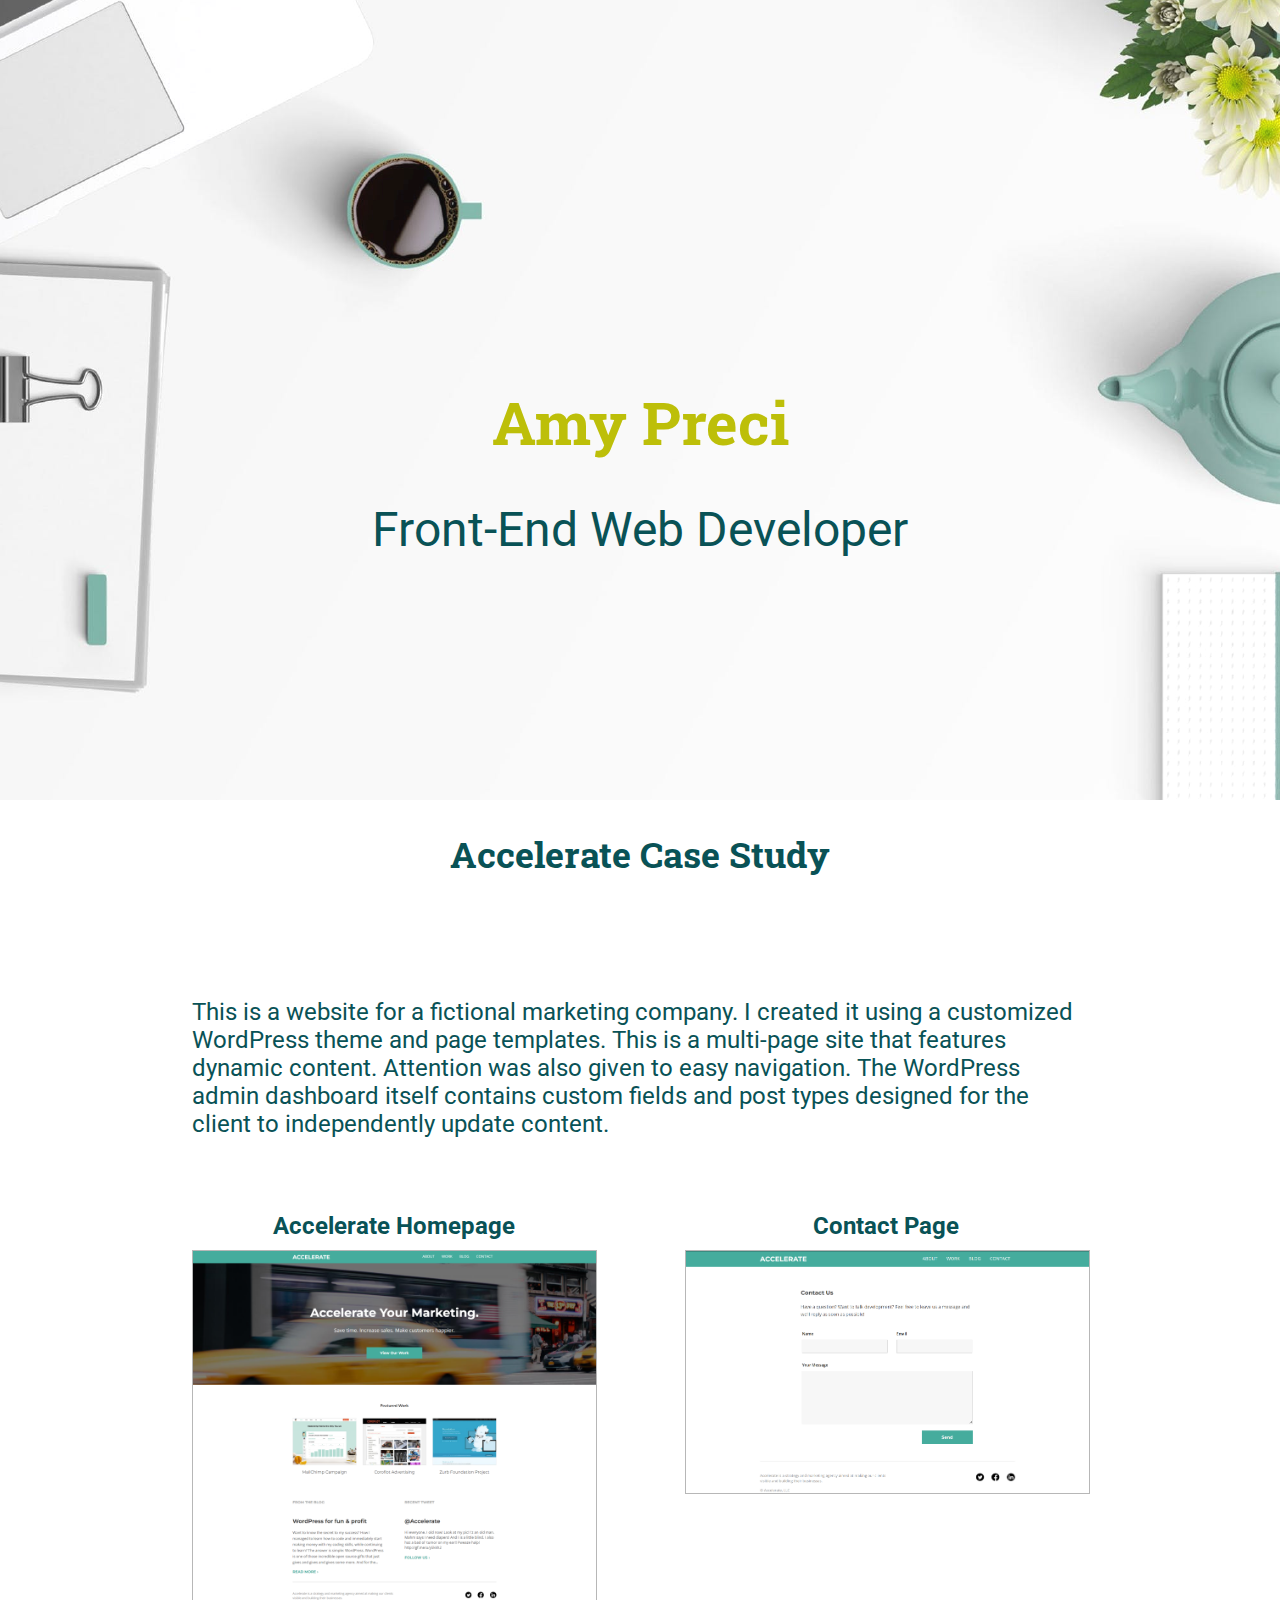
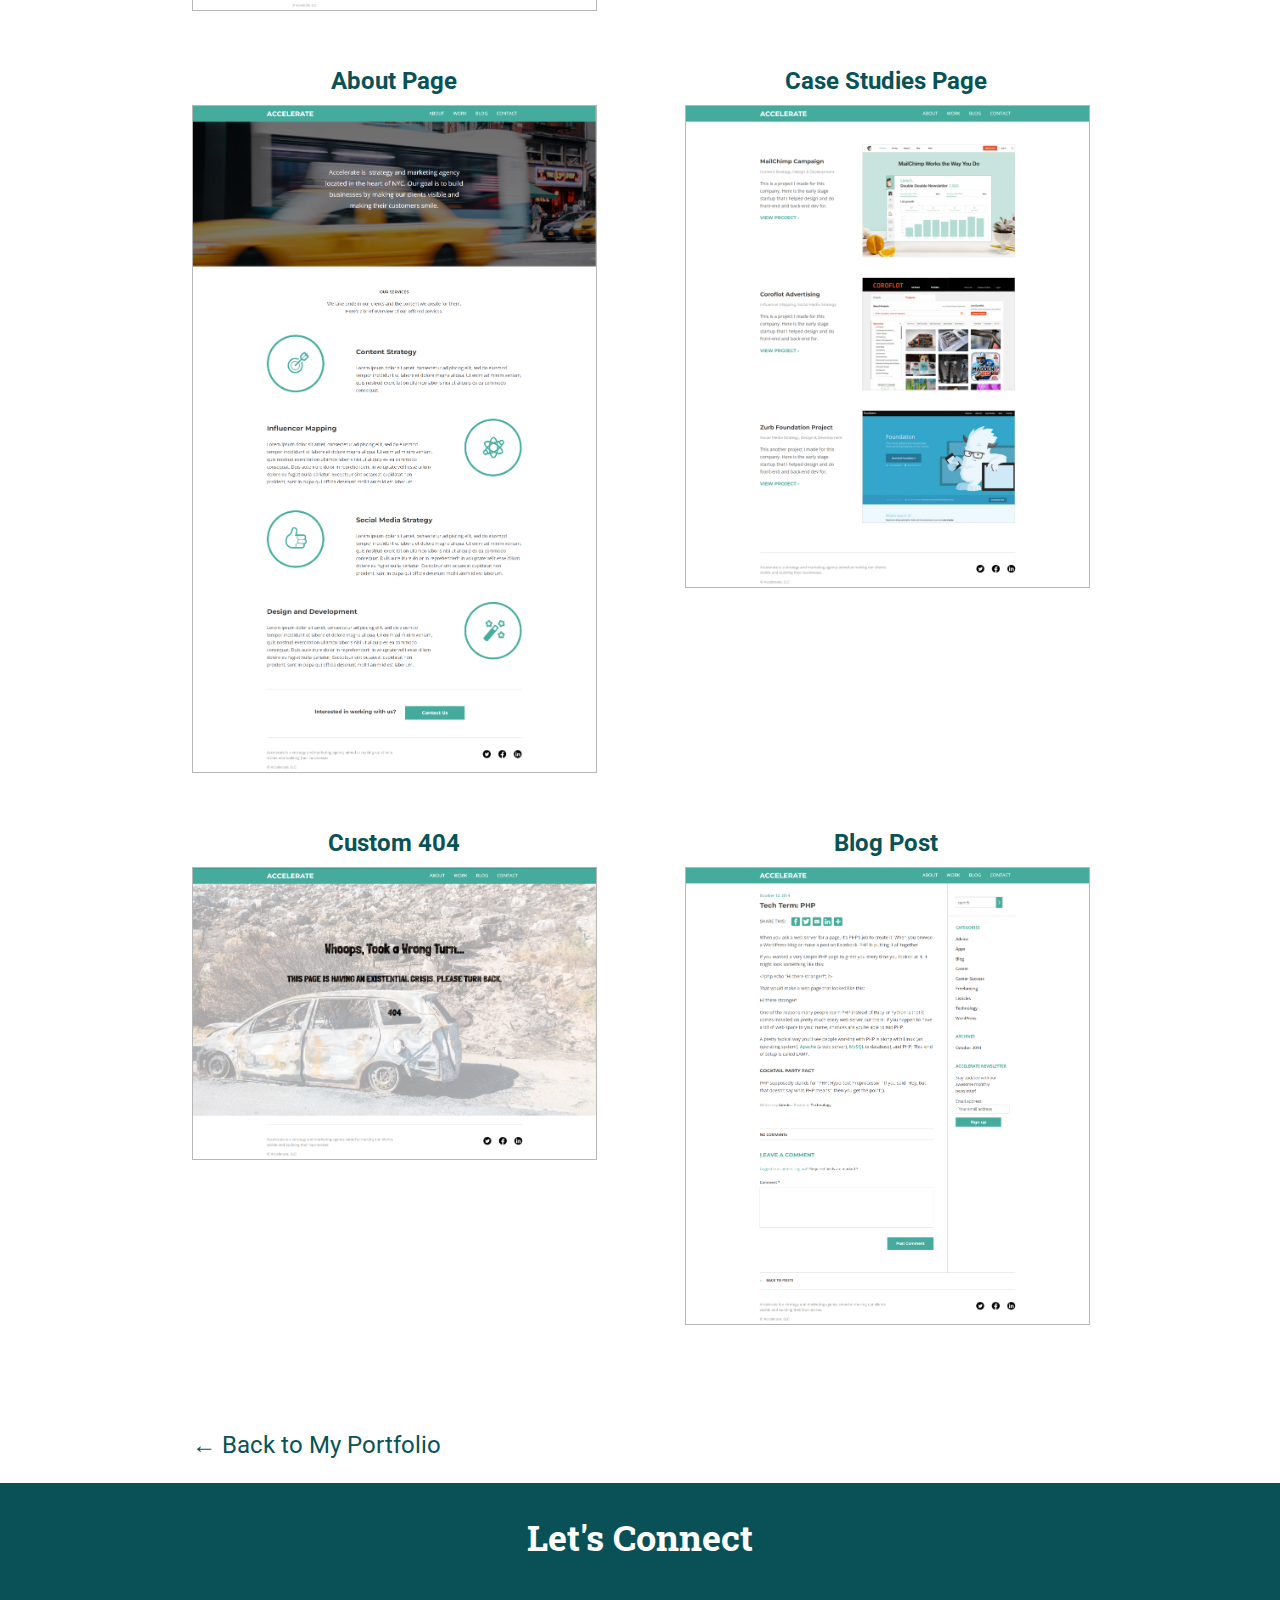
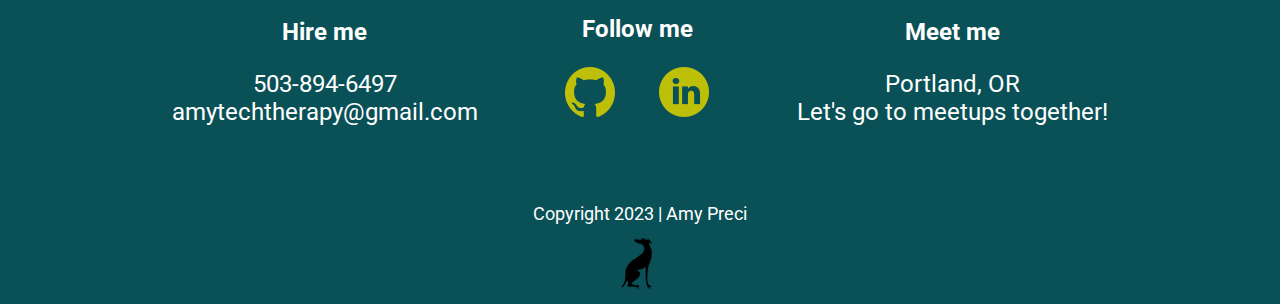
==== accelerate-page.html @ 4ec2cd6b "Added new page, small style changes" ====
<!doctype html>
<html class="no-js" lang="">

<head>
  <meta charset="utf-8">
  <title>Amy Preci | Case Study</title>
  <meta name="description" content="">
  <meta name="viewport" content="width=device-width, initial-scale=1">

  <meta property="og:title" content="">
  <meta property="og:type" content="">
  <meta property="og:url" content="">
  <meta property="og:image" content="">

  <link rel="manifest" href="site.webmanifest">
  <link rel="apple-touch-icon" href="icon.png">
  <!-- Place favicon.ico in the root directory -->

  <link rel="stylesheet" href="css/normalize.css">
  <link rel="stylesheet" href="css/main.css">

  <meta name="theme-color" content="#fafafa">

  <link href="https://fonts.googleapis.com/css2?family=Roboto:wght@400;700&display=swap" rel="stylesheet">
  <link href="https://fonts.googleapis.com/css2?family=Roboto+Slab:wght@700&display=swap" rel="stylesheet">
</head>

<body>

  <!-- Site Content -->
  <div class="container">
    <header>
        <section class="hero-area">
            <div class="content-wrapper">
                <div id="headline">
                    <h1>Amy Preci</h1>
                    <h2>Front-End Web Developer</h2>
                </div>
            </div>
        </section>  
    </header>

    <section class="work">
        <div class="content-wrapper" id="content-cases">
            <h2>Accelerate Case Study</h2>

            <div class="case-study-description">
                <p>This is a website for a fictional marketing company. I created it using a customized WordPress theme and page templates. This is a 
                    multi-page site that features dynamic content. Attention was also given to easy navigation.
                    The WordPress admin dashboard itself contains custom fields and post types designed for the client to independently update content.  
                </p>

            </div>

           
                <div class="case-items">
                    <div class="portfolio-image case-image">
                        <figcaption><span>Accelerate Homepage</span></figcaption>
                        <img src="img/Accelerate-homepage.png" alt="guess the word thumbnail">
                        
                    </div>

                    <div class="portfolio-image case-image">
                        <figcaption><span>Contact Page</span></figcaption>
                        <img src="img/Accelerate-contact.png" alt="guess the word thumbnail">
                        
                    </div>

                    <div class="portfolio-image case-image">
                        <figcaption><span>About Page</span></figcaption>
                        <img src="img/accelerate-about.png" alt="guess the word thumbnail">
                        
                    </div>

                    <div class="portfolio-image case-image">
                        <figcaption><span>Case Studies Page</span></figcaption>
                        <img src="img/accelerate-case-studies.png" alt="guess the word thumbnail">
                        
                    </div>

                    <div class="portfolio-image case-image">
                        <figcaption><span>Custom 404</span></figcaption>
                        <img src="img/accelerate-not-found.png" alt="guess the word thumbnail">
                        
                    </div>

                    <div class="portfolio-image case-image">
                        <figcaption><span>Blog Post</span></figcaption>
                        <img src="img/accelerate-blog-post.png" alt="guess the word thumbnail">
                        
                    </div>
                </div>
                <p><a href="index.html">&leftarrow; Back to My Portfolio</a></p>
        </div>
    </section>
        
          

    <section class="contact">
        <div class="content-wrapper">
            <h2>Let's Connect</h2>

            <div class= "contact-content">
            
                <div class="contact-info">
                    <h3>Hire me</h3>
                    <p>503-894-6497<br>
                    amytechtherapy@gmail.com</p>
                </div>

                <div class="social-media">
                    <h3>Follow me</h3>
                       <div class="social-icons">
                            <p><a href="https://github.com/Amy-Pr" target="_blank"><img src="img/github.png" alt="github"></a></p>
                            <p><a href="https://www.linkedin.com/in/amy-preci-developer" target="_blank"><img src="img/linkedin.png" alt=linkedin></a></p>
                        </div> 
                </div>

                <div class="meet-me">
                    <h3>Meet me</h3>
                    <p>Portland, OR <br>
                    Let's go to meetups together!</p>
                </div>

            </div>
        </div>
    
        <div class="copyright">
            <p class="copyright">Copyright 2023 | Amy Preci</p>
         <div class= "icon">
            <img src="img/greyhound_icon_one_hundred.png" alt="greyhound icon">
         </div>
        </div>
    </section>
</div>



<!---Stuff from boilerplate-->



  <script src="js/vendor/modernizr-3.11.2.min.js"></script>
  <script src="js/plugins.js"></script>
  <script src="js/main.js"></script>

  <!-- Google Analytics: change UA-XXXXX-Y to be your site's ID. -->
  <script>
    window.ga = function () { ga.q.push(arguments) }; ga.q = []; ga.l = +new Date;
    ga('create', 'UA-XXXXX-Y', 'auto'); ga('set', 'anonymizeIp', true); ga('set', 'transport', 'beacon'); ga('send', 'pageview')
  </script>
  <script src="https://www.google-analytics.com/analytics.js" async></script>
</body>

</html>
---- css/main.css ----
/***** BASE STYLES *****/

    .container {
        width: 100%;
    }
    
    html {
        font-size: 16px; 
    }

    body {
        font-family: "Roboto", sans-serif;
        color: #095256;
        font-size: 1.2em;
        width: 100%;
        display: flex;
        justify-content: center;
        align-items: center;
    }

    .content-wrapper {
        width: 90%;
    }

    img {
        width: 100%;
        height: auto;
    }


/******HEADER*****/
    header {
        display: flex;
        justify-content: center;
        align-items: center;
        
    }
    
    .hero-area {
        min-height: 800px;
        background: url("../img/hero-image.png") right top no-repeat;
        background-size: cover;
        display: flex;
        justify-content: center;
        align-items: center;
        width: 100%;
    }

    header h1 {
        
        font-family: 'Roboto Slab', serif;
        font-size: 3rem;
        text-align: center;
        color: #bdbf09;
    }

    header h2 {
        margin-top: 0;
        text-align: center;
        font-size: 2.2rem;
        font-weight: 400;
        width: 80%;
    }

    .hero-area .content-wrapper {
        display: flex; 
        justify-content: center;
        align-items: center;
        flex-flow: row wrap;
        background: rgba(242, 242, 242, 0.8);
        border-radius: 10px;
    }

    /*** CASE STUDY PAGE ***/
    #headline {
        display: flex;
        flex-flow: column;
        align-items: center;
        width: 100%;
    }


    .case-study-description {
        margin-bottom: 50px;
    }



    .case-items {
        display: flex;
        justify-content: space-between;
        flex-flow: row wrap;
        margin-bottom: 50px;
    }

    .case-image {
        margin-bottom: 50px;
    }

    figcaption {
        text-align: center;
        margin-bottom: 10px;
    }

    

/*** WORK ***/
    .work {
        display: flex;
        justify-content: center;
    }

    .work .content-wrapper {
        display: flex;
        max-width: 554px;
        flex-direction: column;
        justify-content: center; 
    }

    .portfolio-item {
        display: flex;
        flex-direction: column;
        margin-bottom: 50px;
    }

    .portfolio-description {
        margin-top: 50px;
    }

    .work h2 { 
    font-family: 'Roboto Slab', serif;
    font-size: 1.75rem;
    text-align: center; 
    padding-bottom: 90px; 
    }

    span {
        font-weight: 700;
    }

    .work p {
        margin-top: 0;
    }

    .work img {
        border: 1px solid #b7b7b7;
    }

    .work a {
        text-decoration: none;
        color: #095256;
    }

    .work a:visited {
        color: #095256;
    }

    .work a:hover {
        color: #bdbf09;
    
    }


/***ABOUT***/


.about {
    display: flex; 
    justify-content: center;
    align-items: center; 
    background-color: #087e8b; 
    color: white;
    text-align: center;
}

.about .content-wrapper {
    display: flex;
    justify-content: center;
    align-items: center;
    flex-direction: column;
}

.about h2 {
    font-family: 'Roboto Slab', serif;
    font-size: 1.75rem;
}

span {
    font-weight: 700;
}

.about img {
    border: 2px solid #b7b7b7;
}


.about p {
    line-height: 1.5;
}




/***CONTACT***/

.contact {
    display: flex; 
    justify-content: center;
    flex-direction: column;
    align-items: center;
    background-color: #095156;
    color: white;
}

.contact .content-wrapper {
    display: flex;
    width: 100%;
    justify-content: center;
    flex-direction: column;
    text-align: center;
}


.contact-content {
    min-height: 600px;
    display: flex;
    flex-direction: column;
    align-items: center;
    justify-content: space-around;

}

.contact h2 {
    font-family: 'Roboto Slab', serif;
    font-size: 1.75rem;
}

.contact h3 {
    font-family: "Roboto", sans-serif;
    font-size: 1.5rem; 

}


.social-icons {
    display: flex;
    justify-content: space-between;
}

.social-icons p {
    margin: 0;
}


.social-media {
    margin-bottom: 30px;
}


.contact img {
    font-size: 1.125rem;
}


p.copyright {
    font-size: 1.125rem;
    margin: 50px 0 0 0;
}

.copyright {
    display: flex;
    justify-content: center;
    align-items: center;
    flex-direction: column;
}


/****TABLET STYLES****/

@media (min-width: 768px) {
    .contact-content {
        flex-direction: row;
        min-height: 0px;
    } 
    
    .bio {
        width: 80%;
    }

    header h1 {
        font-size: 3.5rem;
        
    }
    
    header h2 {
        font-size: 2.8rem;
    }

    body {
        font-size: 1.5em;
    }
}


/****DESKTOP STYLES****/
@media (min-width: 1200px) {

/***Base Styles***/



header h1 {
    font-size: 3.75rem;
}

header h2 {
    font-size: 3rem;
}

.hero-area {
    background: url("../img/hero-image.png") top center no-repeat;
    background-size: cover;
}

.hero-area .content-wrapper {
    display: flex; 
    justify-content: center;
    align-items: center;
    flex-flow: row wrap;
    background: none;
    border-radius: none;
    padding-top: 140px;
}

/**ABOUT**/

.about h2 {
    font-size: 2.25rem;
}

.bio {
    width: 55%;
}

/*** WORK ***/
.work h2 {
    font-size: 2.25rem;
}

.work .content-wrapper {
    max-width: 90%;
}

.portfolio-item {
    display: flex;
    justify-content: center;
    flex-flow: row wrap;
    margin-bottom: 50px;
}

.portfolio-description {
    width: 42%;
    margin-top: 0;
    padding-left: 50px;
}

/***CONTACT***/

.contact h2 {
    font-size: 2.25rem;
}

.contact .content-wrapper {
    width: 80%;
}

.social-icons {
    width: 6em;
}

/**Case study page*/
.case-image {
    width: 45%;
}

#content-cases {
    width: 70%;
}

}
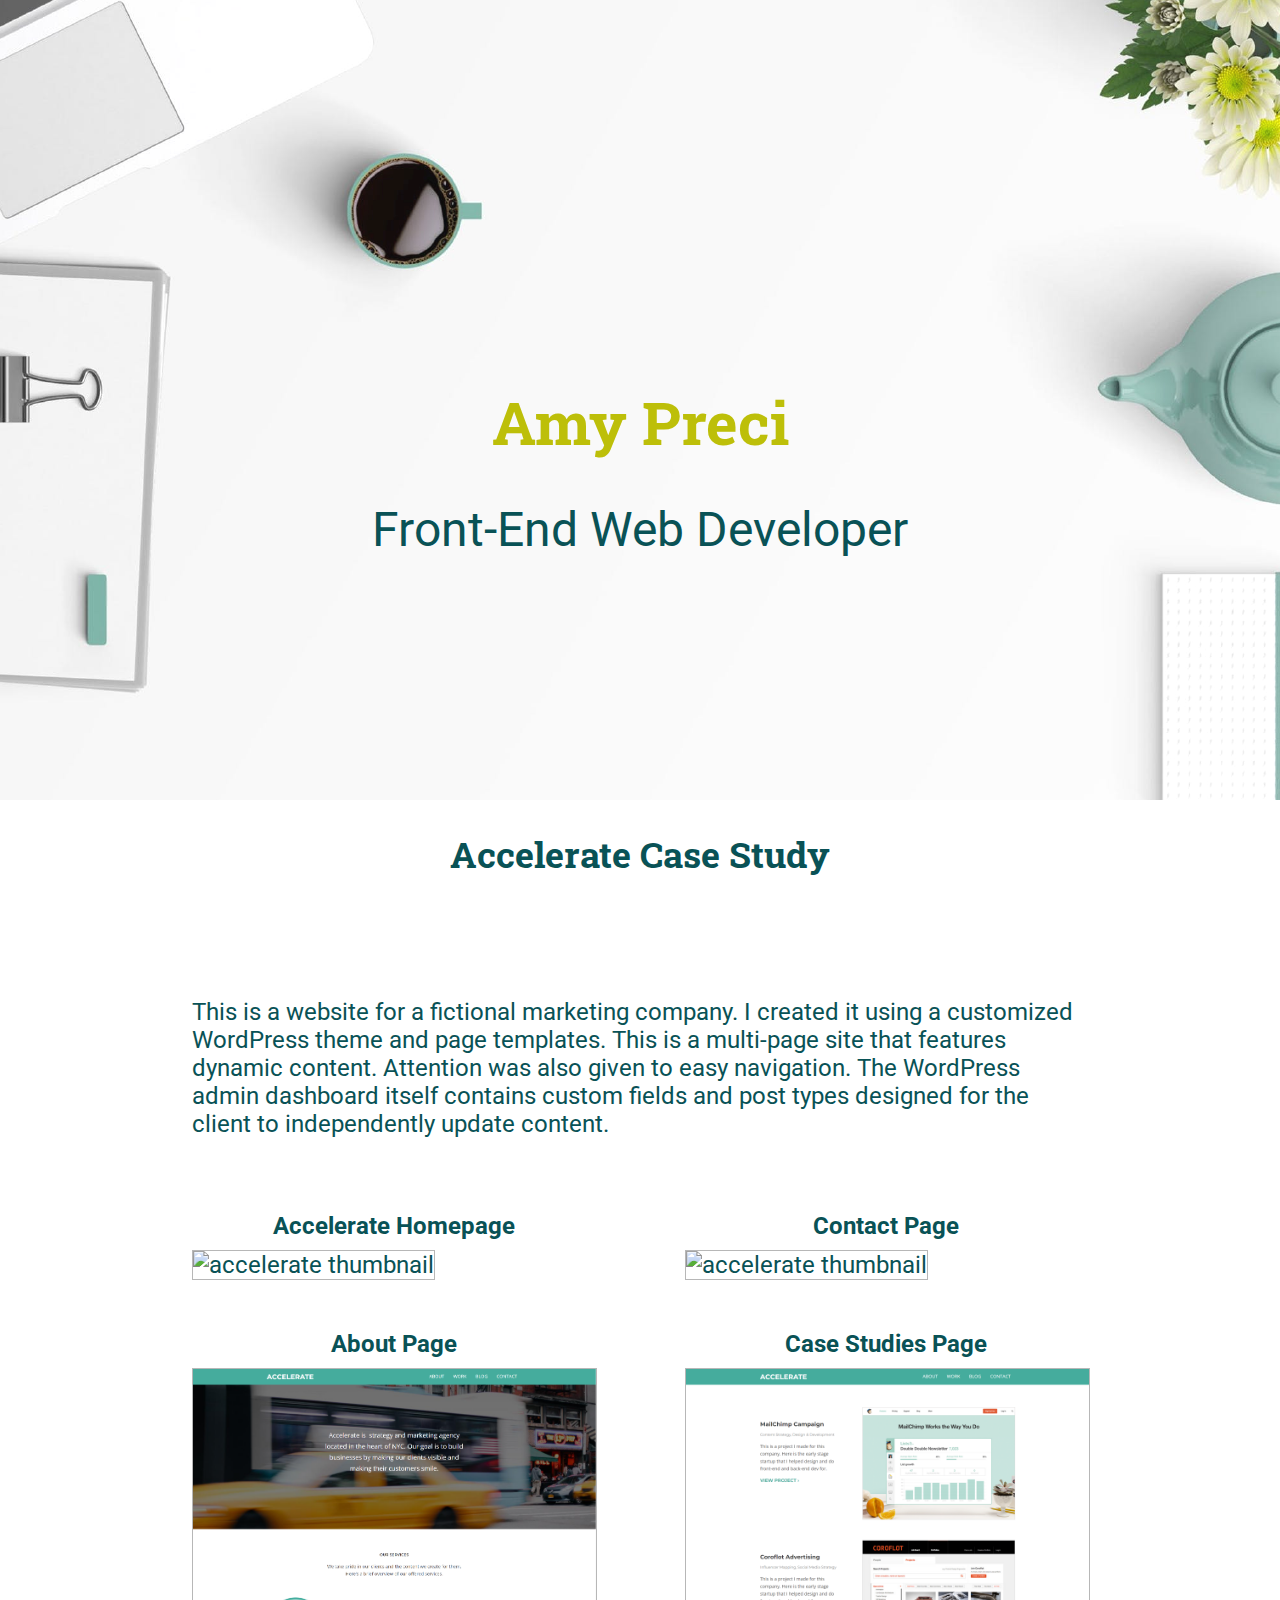
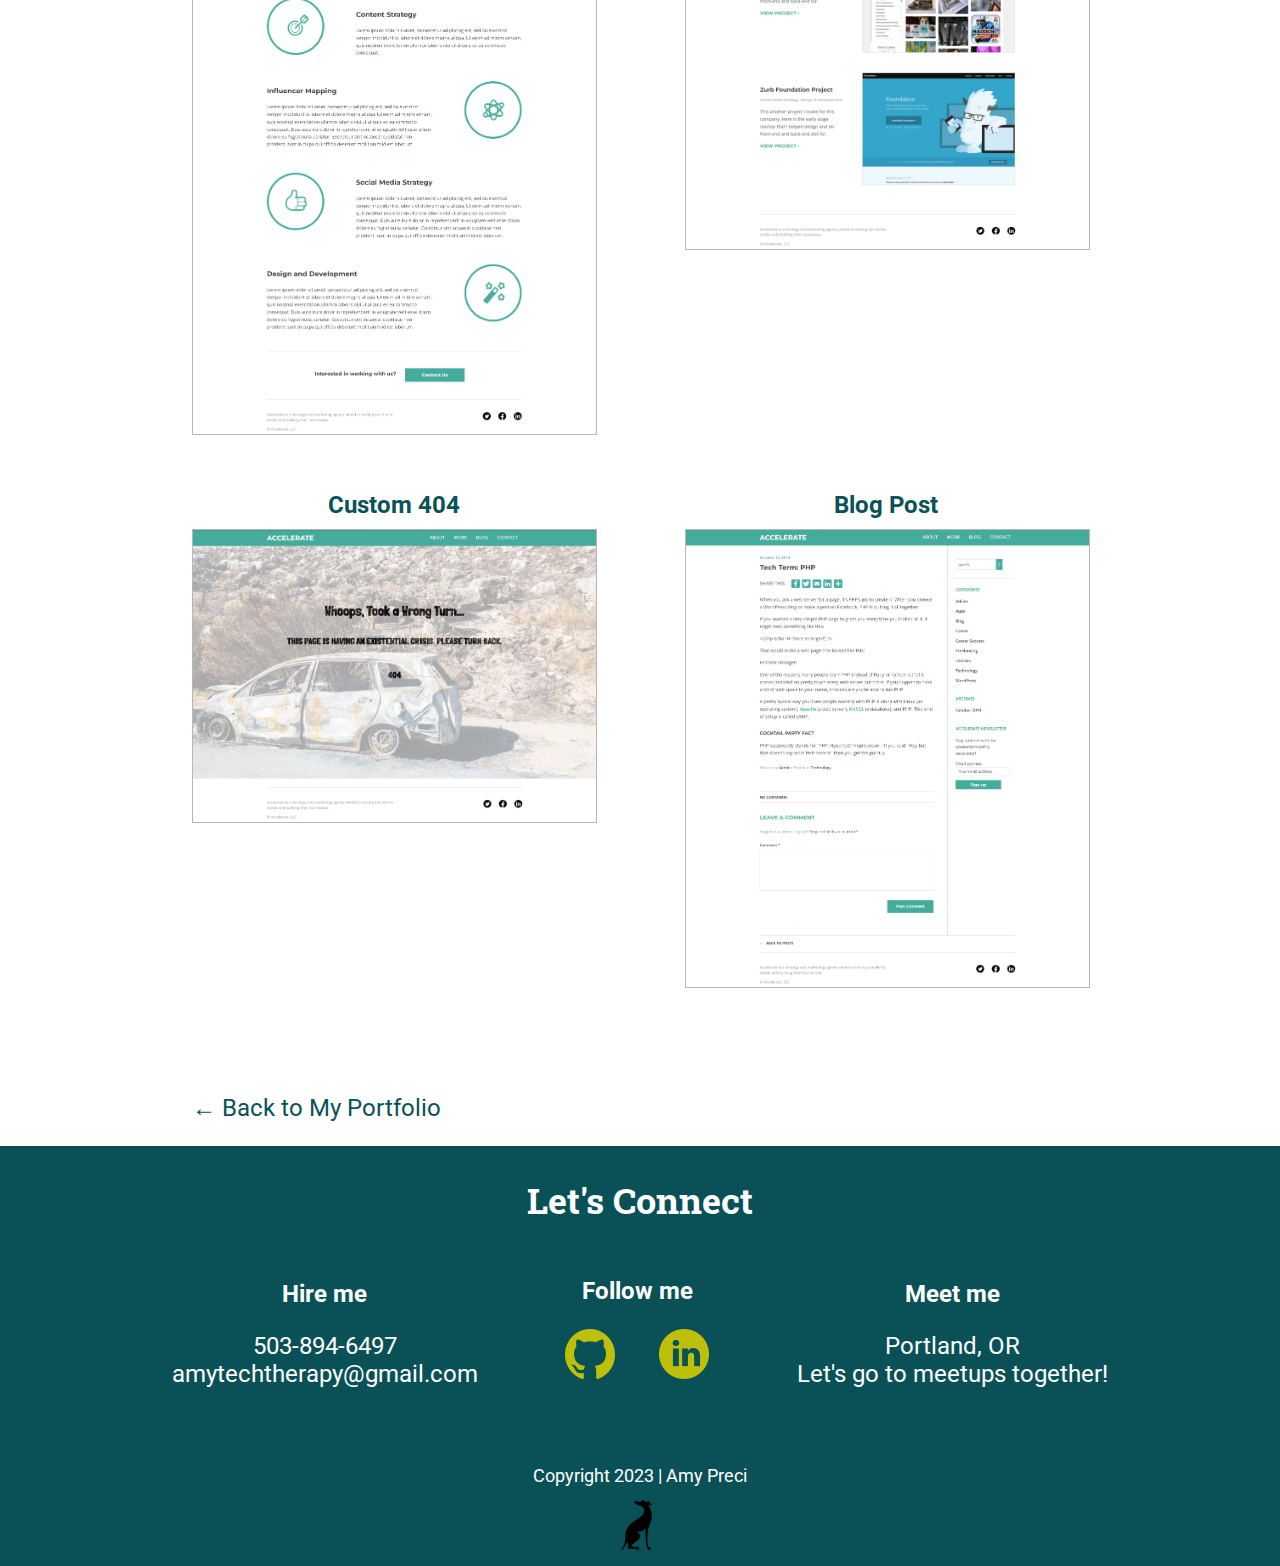
==== commit ac9b4781: "fixed image file names and alt text" ====
--- a/accelerate-page.html
+++ b/accelerate-page.html
@@ -56,37 +56,37 @@
                 <div class="case-items">
                     <div class="portfolio-image case-image">
                         <figcaption><span>Accelerate Homepage</span></figcaption>
-                        <img src="img/Accelerate-homepage.png" alt="guess the word thumbnail">
+                        <img src="img/accelerate-homepage.png" alt="accelerate thumbnail">
                         
                     </div>
 
                     <div class="portfolio-image case-image">
                         <figcaption><span>Contact Page</span></figcaption>
-                        <img src="img/Accelerate-contact.png" alt="guess the word thumbnail">
+                        <img src="img/accelerate-contact.png" alt="accelerate thumbnail">
                         
                     </div>
 
                     <div class="portfolio-image case-image">
                         <figcaption><span>About Page</span></figcaption>
-                        <img src="img/accelerate-about.png" alt="guess the word thumbnail">
+                        <img src="img/accelerate-about.png" alt="accelerate thumbnail">
                         
                     </div>
 
                     <div class="portfolio-image case-image">
                         <figcaption><span>Case Studies Page</span></figcaption>
-                        <img src="img/accelerate-case-studies.png" alt="guess the word thumbnail">
+                        <img src="img/accelerate-case-studies.png" alt="accelerate thumbnail">
                         
                     </div>
 
                     <div class="portfolio-image case-image">
                         <figcaption><span>Custom 404</span></figcaption>
-                        <img src="img/accelerate-not-found.png" alt="guess the word thumbnail">
+                        <img src="img/accelerate-not-found.png" alt="accelerate thumbnail">
                         
                     </div>
 
                     <div class="portfolio-image case-image">
                         <figcaption><span>Blog Post</span></figcaption>
-                        <img src="img/accelerate-blog-post.png" alt="guess the word thumbnail">
+                        <img src="img/accelerate-blog-post.png" alt="accelerate thumbnail">
                         
                     </div>
                 </div>
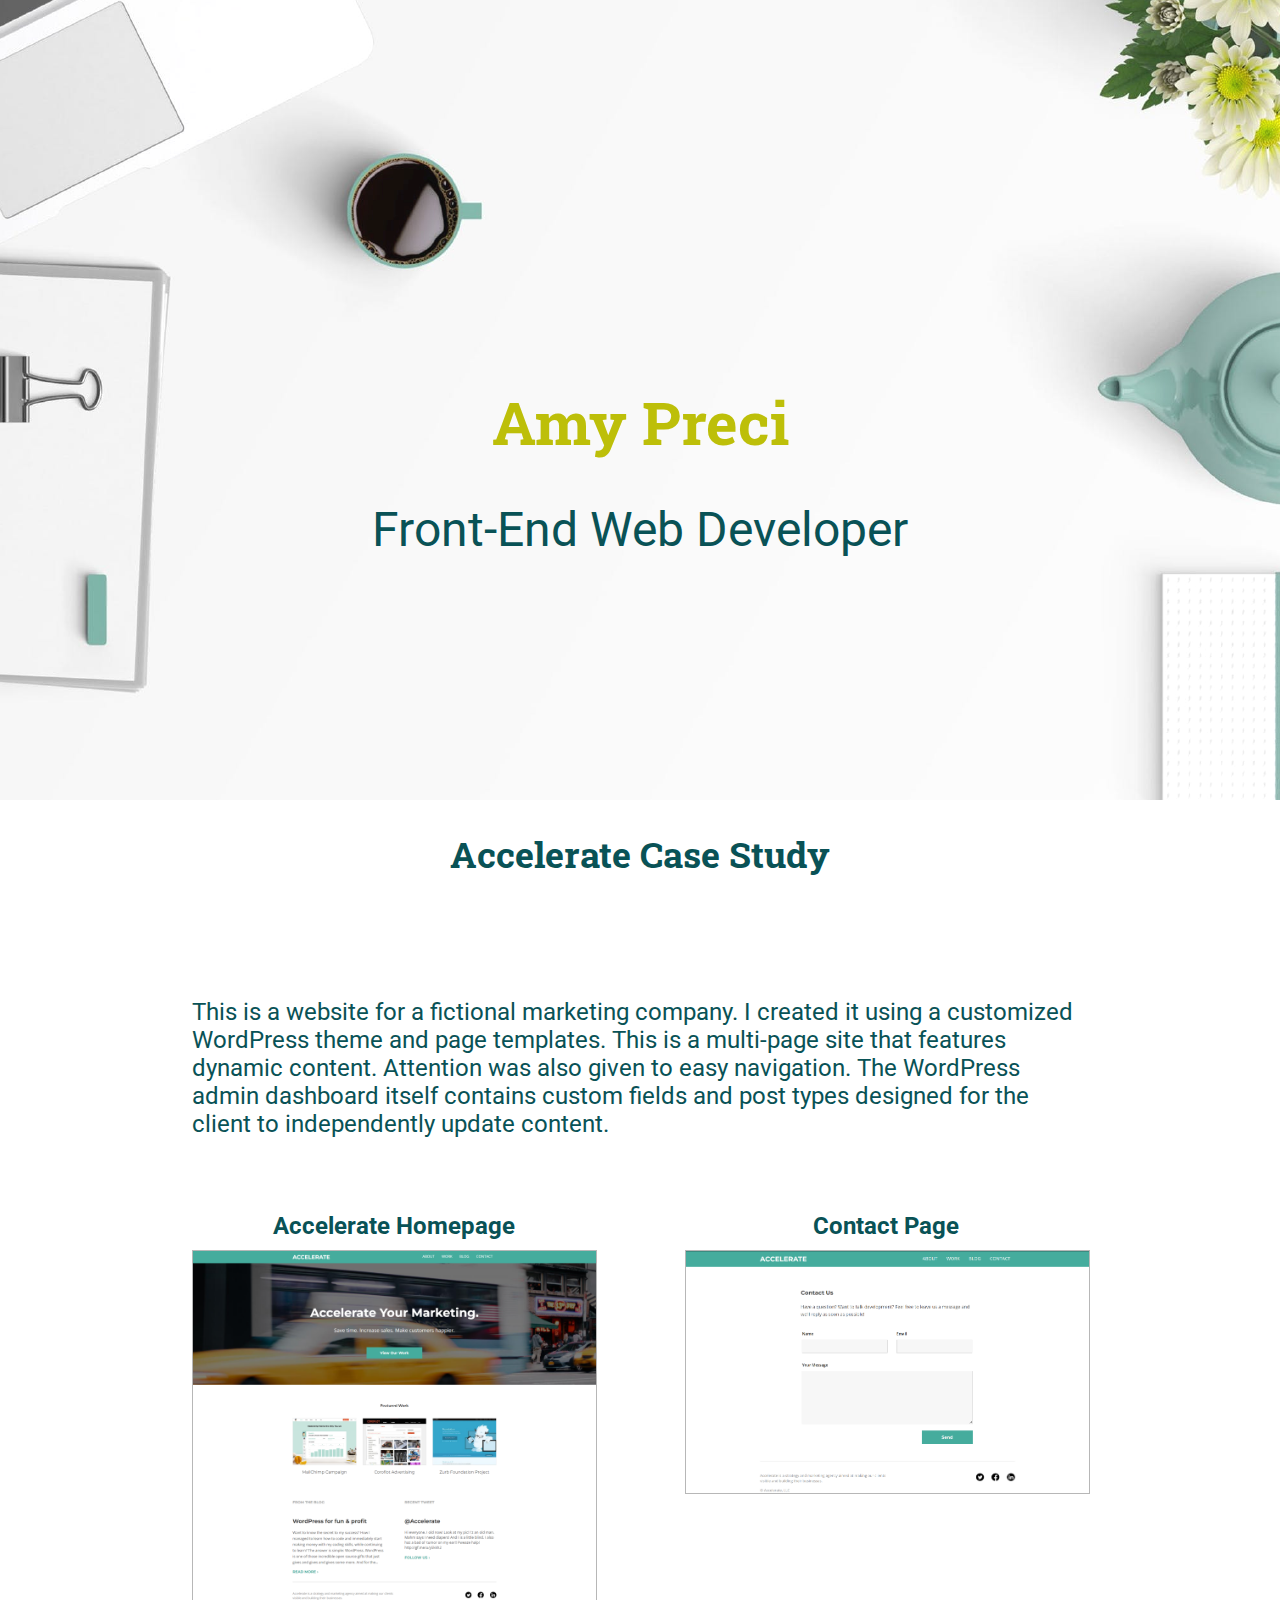
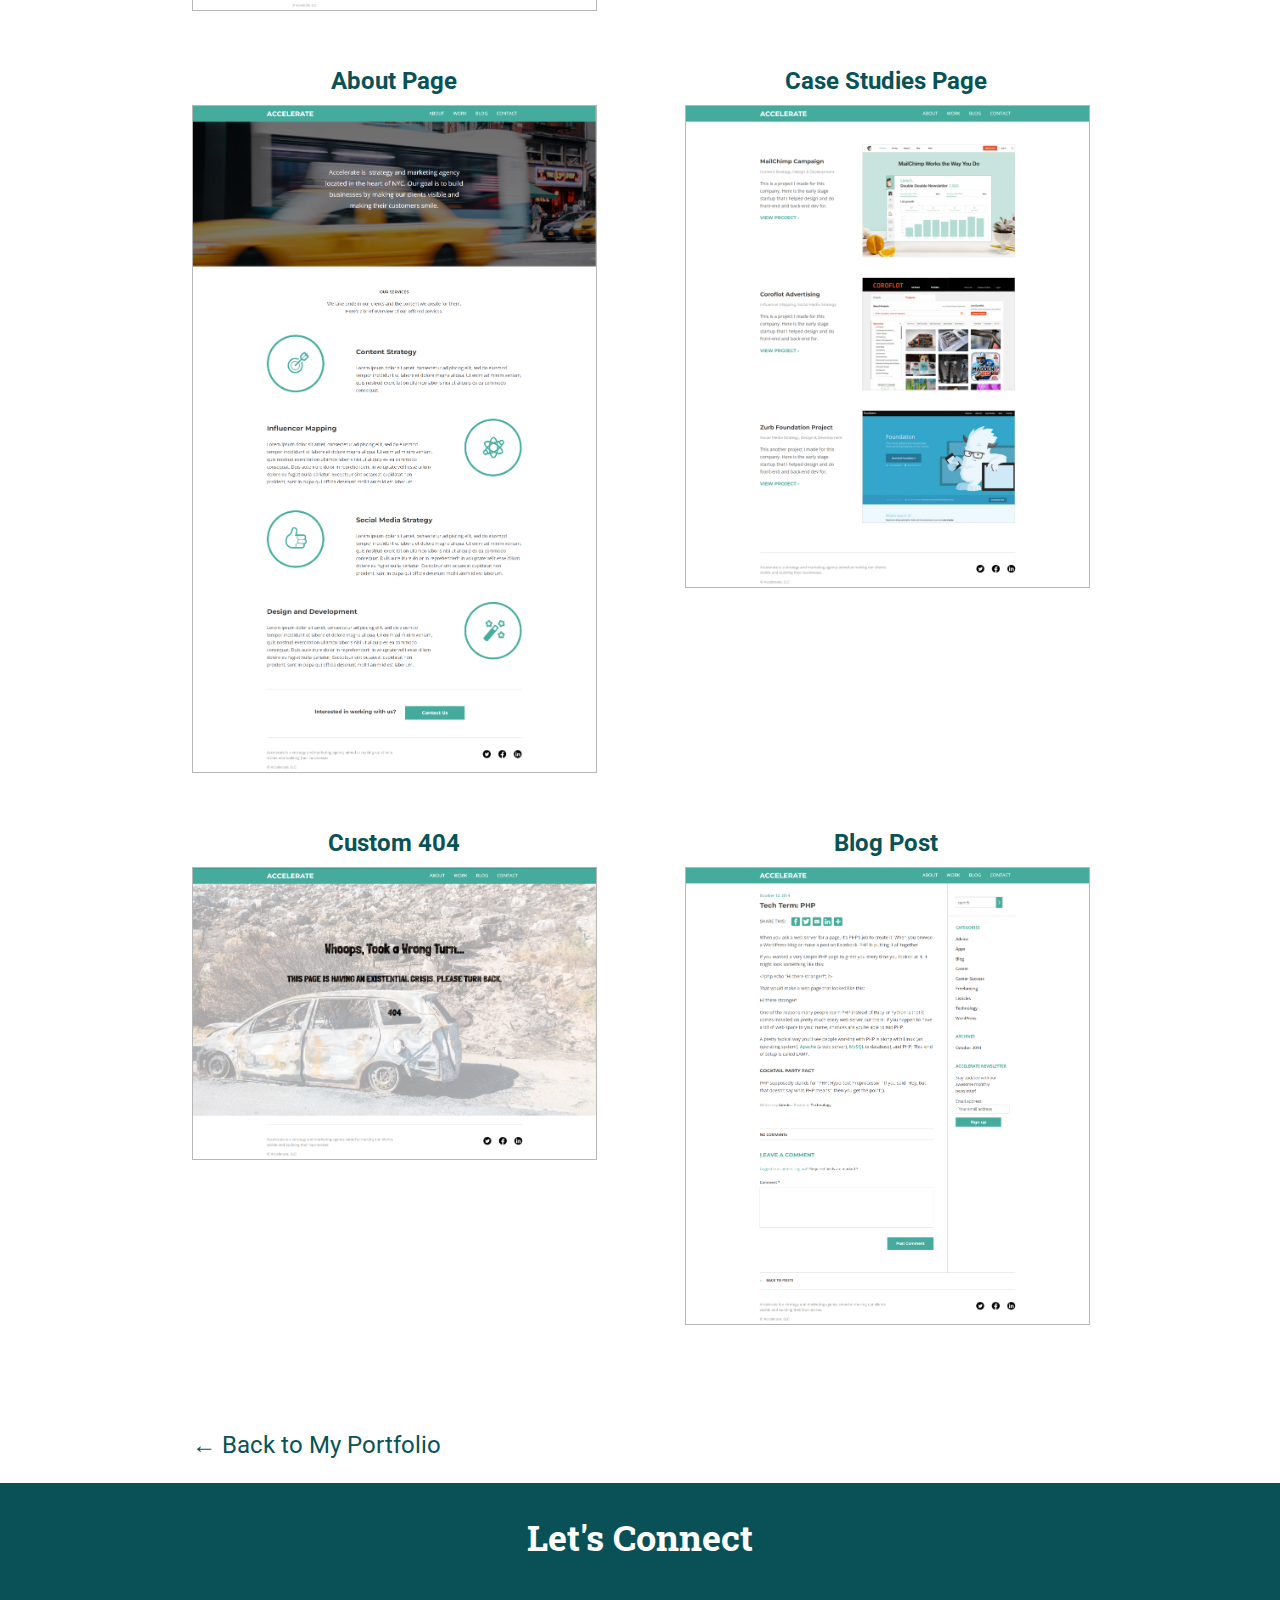
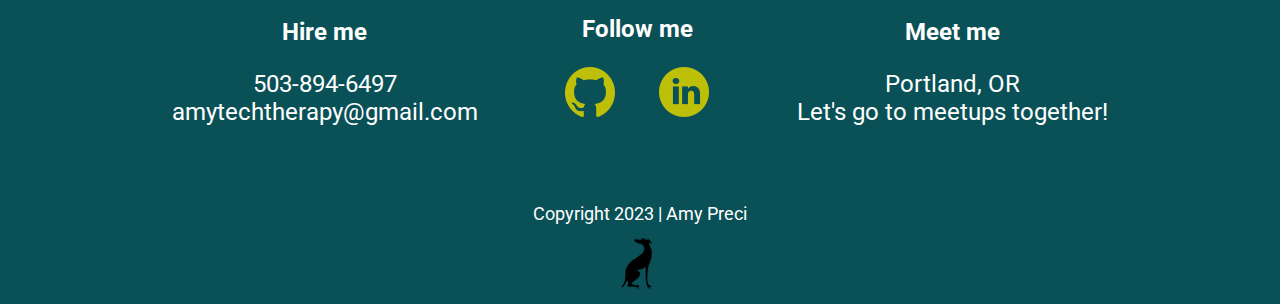
==== commit e29d8b82: "cleaned up file" ====
--- a/accelerate-page.html
+++ b/accelerate-page.html
@@ -138,18 +138,6 @@
 
 <!---Stuff from boilerplate-->
 
-
-
-  <script src="js/vendor/modernizr-3.11.2.min.js"></script>
-  <script src="js/plugins.js"></script>
-  <script src="js/main.js"></script>
-
-  <!-- Google Analytics: change UA-XXXXX-Y to be your site's ID. -->
-  <script>
-    window.ga = function () { ga.q.push(arguments) }; ga.q = []; ga.l = +new Date;
-    ga('create', 'UA-XXXXX-Y', 'auto'); ga('set', 'anonymizeIp', true); ga('set', 'transport', 'beacon'); ga('send', 'pageview')
-  </script>
-  <script src="https://www.google-analytics.com/analytics.js" async></script>
 </body>
 
 </html>
